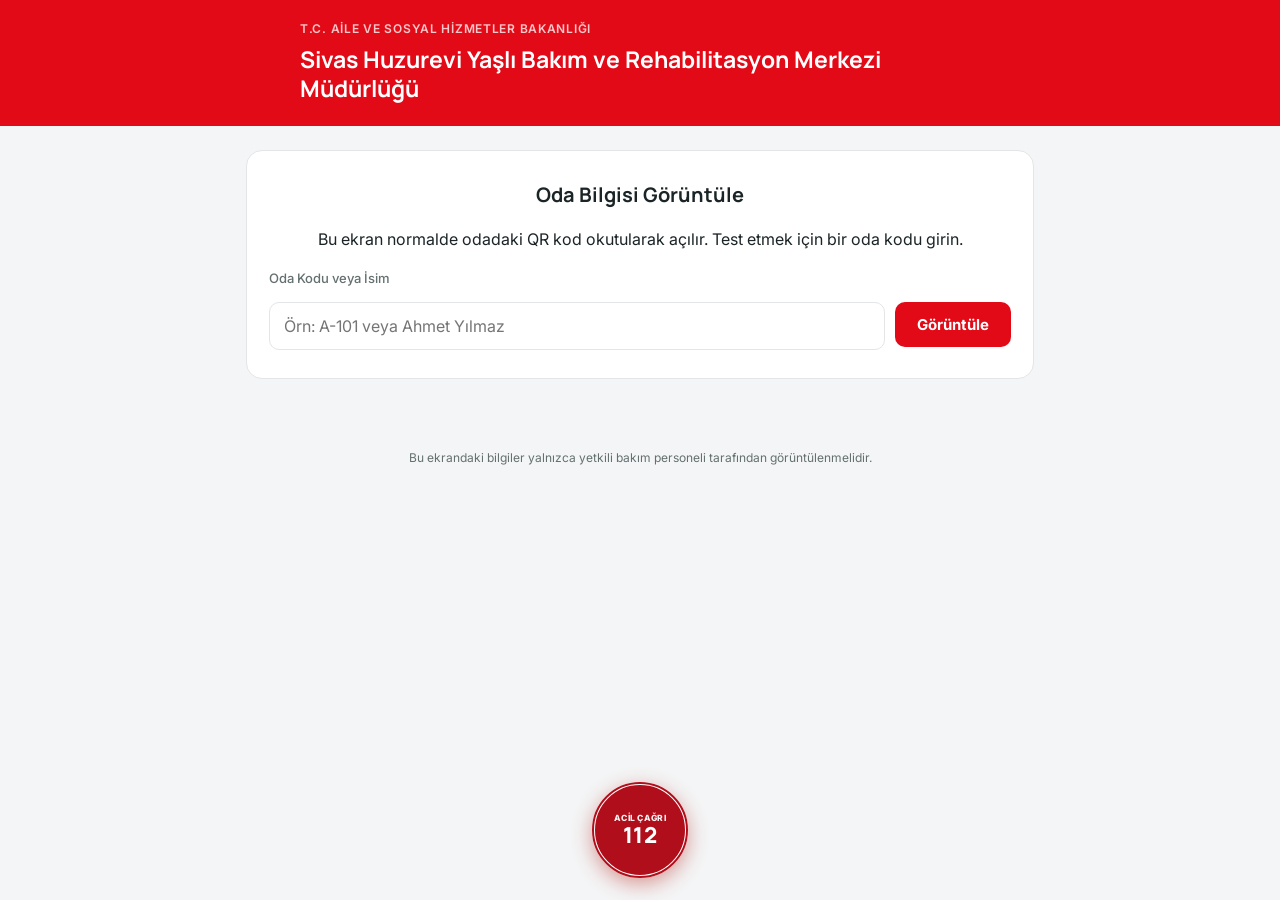
==== index.html @ 97297215 "Update index.html" ====
<!DOCTYPE html>
<html lang="tr">
<head>
<meta charset="UTF-8">
<meta name="viewport" content="width=device-width, initial-scale=1.0, maximum-scale=2.0">
<title>Sakin Bilgi Ekranı | Sivas Huzurevi</title>
<link rel="preconnect" href="https://fonts.googleapis.com">
<link rel="preconnect" href="https://fonts.gstatic.com" crossorigin>
<link href="https://fonts.googleapis.com/css2?family=Manrope:wght@500;600;700;800&family=Inter:wght@400;500;600;700&display=swap" rel="stylesheet">
<link rel="stylesheet" href="assets/css/style.css">
<!-- Bakanlık resmi favicon dosyasını assets/favicon.ico olarak ekleyin -->
<link rel="icon" href="assets/favicon.ico">
</head>
<body>

<header class="site-header">
  <div class="kurum-satir">
    <!-- Bakanlık resmi logo dosyasını assets/logo.svg (veya .png) olarak ekleyin.
         Dosya eklenene kadar bu görsel otomatik olarak gizlenir, bozuk resim ikonu görünmez. -->
    <img src="assets/logo.svg" alt="" class="kurum-logo" onerror="this.style.display='none'">
    <div class="kurum-metin">
      <p class="kurum-ust">T.C. Aile ve Sosyal Hizmetler Bakanlığı</p>
      <h1 class="kurum-baslik">Sivas Huzurevi Yaşlı Bakım ve Rehabilitasyon Merkezi Müdürlüğü</h1>
    </div>
  </div>
</header>

<main id="app">

  <!-- Yerel dosya olarak açıldıysa uyarı -->
  <div id="dosya-uyarisi" class="uyari hidden">
    Bu sayfayı doğrudan dosya olarak açtınız, bu yüzden oda bilgileri yüklenemiyor.
    Lütfen bir yerel sunucu ile açın (bkz. README) ya da siteyi GitHub Pages üzerinden ziyaret edin.
  </div>

  <!-- Oda kodu belirtilmediğinde gösterilecek arama ekranı -->
  <section id="oda-arama" class="panel hidden">
    <h2>Oda Bilgisi Görüntüle</h2>
    <p>Bu ekran normalde odadaki QR kod okutularak açılır. Test etmek için bir oda kodu girin.</p>
    <form id="oda-form" autocomplete="off">
      <label for="oda-input">Oda Kodu veya İsim</label>
      <div class="arama-kutu-sarici">
        <input type="text" id="oda-input" name="oda" placeholder="Örn: A-101 veya Ahmet Yılmaz" autocapitalize="characters" required>
        <div id="oneriler" class="oneri-liste hidden" role="listbox"></div>
      </div>
      <button type="submit">Görüntüle</button>
    </form>
  </section>

  <!-- Yükleniyor durumu -->
  <section id="yukleniyor" class="panel hidden">
    <p>Bilgiler yükleniyor…</p>
  </section>

  <!-- Hata durumu -->
  <section id="hata" class="panel hidden">
    <h2>Bilgi Bulunamadı</h2>
    <p id="hata-mesaji">Bu oda koduna ait kayıt bulunamadı.</p>
    <a href="index.html" class="link-buton">Başa Dön</a>
  </section>

  <!-- Ana içerik -->
  <section id="icerik" class="hidden">

    <a href="index.html" class="geri-buton" aria-label="Oda aramaya geri dön">
      <span aria-hidden="true">←</span> Aramaya Dön
    </a>

    <div class="profil-grid">

      <!-- Sol sütun: fotoğraf + QR kod -->
      <div class="profil-sol">
        <div class="foto-cerceve">
          <img id="foto" src="" alt="">
        </div>
        <div class="qr-blok">
          <div id="qr-kod" class="qr-kod"></div>
          <button type="button" id="qr-indir-buton" class="qr-download-btn">QR Kodu İndir</button>
        </div>
      </div>

      <!-- Sağ sütun: kimlik + tüm bilgiler -->
      <div class="profil-sag">

        <div class="kimlik-baslik">
          <h2 id="ad-soyad">—</h2>
          <p class="oda-rozet">Oda <span id="oda-no">—</span></p>
          <p class="giris-satiri">Giriş Tarihi: <strong id="giris-tarihi">—</strong></p>
          <p id="tc-kimlik-satiri" class="giris-satiri hidden">T.C. Kimlik No: <strong id="tc-kimlik-no">—</strong></p>
        </div>

        <div class="kart">
          <h3><span class="ikon-rozet ikon-tel">☎</span>İletişim Bilgileri</h3>
          <div class="iletisim-satir">
            <span class="iletisim-etiket">Sakinin Kendisi</span>
            <a id="tel-kendisi" class="tel-link" href="#">
              <span id="ad-kendisi">—</span> · <span id="numara-kendisi">—</span>
            </a>
          </div>
          <div id="yakinlar-liste"></div>
        </div>

        <div class="kart">
          <h3><span class="ikon-rozet ikon-ilac">💊</span>İlaç Bilgileri</h3>
          <ul id="ilac-liste" class="bilgi-liste"></ul>
        </div>

        <div class="kart">
          <h3><span class="ikon-rozet ikon-hastalik">🩺</span>Hastalık Bilgileri</h3>
          <ul id="hastalik-liste" class="bilgi-liste"></ul>
        </div>

        <div class="kart">
          <h3><span class="ikon-rozet ikon-ameliyat">🏥</span>Geçmiş Ameliyat Bilgileri</h3>
          <ul id="ameliyat-liste" class="bilgi-liste"></ul>
        </div>

        <div class="kart">
          <h3><span class="ikon-rozet ikon-not">📝</span>Notlar</h3>
          <p id="notlar" class="notlar-metin">—</p>
        </div>

      </div>
    </div>

    <div class="acil-bosluk" aria-hidden="true"></div>

  </section>

</main>

<!-- QR kütüphanesi (davidshimjs/qrcodejs) — sadece istemci tarafında, sunucu gerektirmez -->
<script src="https://cdnjs.cloudflare.com/ajax/libs/qrcodejs/1.0.0/qrcode.min.js"></script>

<!-- 112 acil çağrı butonu — sayfanın ortasında, her zaman erişilebilir -->
<a id="acil-buton" href="tel:112" aria-label="Acil Çağrı 112'yi Ara">
  <span class="acil-halka" aria-hidden="true"></span>
  <span class="acil-icerik">
    <span class="acil-ust-metin" aria-hidden="true">Acil Çağrı</span>
    <strong>112</strong>
  </span>
</a>

<footer class="site-footer">
  <p>Bu ekrandaki bilgiler yalnızca yetkili bakım personeli tarafından görüntülenmelidir.</p>
</footer>

<script src="assets/js/app.js"></script>
</body>
</html>
---- assets/css/style.css ----
/* =========================================================
   Sivas Huzurevi — Sakin Bilgi Ekranı
   Sade, yüksek okunurluklu, tek vurgu renkli tasarım.
   ========================================================= */

:root {
  --primer: #E30A17;        /* Kurumsal Kırmızı */
  --primer-koyu: #A80811;
  --primer-tint: #FCE7E8;
  --bg: #F4F5F6;             /* Hafif kurumsal gri */
  --kart: #FFFFFF;
  --sinir: #E3E5E7;
  --metin: #1B2426;
  --metin-soluk: #63706F;

  --acil: #B10E1B;          /* Acil buton: koyu/doygun kırmızı, ana renkten ayrışsın */
  --acil-koyu: #7E0A13;

  --font-baslik: "Manrope", -apple-system, sans-serif;
  --font-govde: "Inter", -apple-system, sans-serif;

  --radius: 16px;
}

* { box-sizing: border-box; }

body {
  margin: 0;
  background: var(--bg);
  color: var(--metin);
  font-family: var(--font-govde);
  line-height: 1.55;
  -webkit-font-smoothing: antialiased;
  padding-bottom: 40px;
}

.hidden { display: none !important; }

/* ---------- Uyarı ---------- */
.uyari {
  background: #FFF4E5;
  border: 1px solid #F0C270;
  color: #7A4E00;
  padding: 14px 18px;
  border-radius: 12px;
  margin-bottom: 20px;
  font-size: 14.5px;
}

/* ---------- Header ---------- */
.site-header {
  background: var(--primer);
  color: #fff;
  padding: 20px 20px 22px;
  text-align: center;
}
.kurum-satir {
  display: flex;
  align-items: center;
  justify-content: center;
  gap: 14px;
  max-width: 680px;
  margin: 0 auto;
}
.kurum-logo {
  width: 44px;
  height: 44px;
  object-fit: contain;
  flex-shrink: 0;
}
.kurum-metin { text-align: left; }
.kurum-ust {
  font-size: 12px;
  letter-spacing: 0.06em;
  text-transform: uppercase;
  color: #FAC7CA;
  margin: 0 0 6px;
  font-weight: 600;
}
.kurum-baslik {
  font-family: var(--font-baslik);
  font-weight: 700;
  font-size: clamp(17px, 4.2vw, 23px);
  line-height: 1.3;
  margin: 0;
}
@media (max-width: 420px) {
  .kurum-satir { text-align: center; }
  .kurum-metin { text-align: center; }
}

/* ---------- Yerleşim ---------- */
main#app {
  max-width: 820px;
  margin: 0 auto;
  padding: 24px 16px 40px;
}

.panel {
  background: var(--kart);
  border: 1px solid var(--sinir);
  border-radius: var(--radius);
  padding: 28px 22px;
  text-align: center;
}
.panel h2 { font-family: var(--font-baslik); margin-top: 0; font-size: 20px; }
#oda-form { display: flex; gap: 10px; margin-top: 16px; flex-wrap: wrap; justify-content: center; align-items: flex-start; }
#oda-form label { display: block; width: 100%; text-align: left; font-size: 13px; color: var(--metin-soluk); margin-bottom: 4px; font-weight: 500; }
.arama-kutu-sarici { position: relative; flex: 1; min-width: 200px; text-align: left; }
#oda-input {
  width: 100%;
  padding: 13px 14px;
  border: 1.5px solid var(--sinir);
  border-radius: 10px;
  font-size: 16px;
  font-family: var(--font-govde);
}
#oda-input:focus { outline: 2px solid var(--primer); border-color: var(--primer); }
.oneri-liste {
  position: absolute;
  top: calc(100% + 6px);
  left: 0; right: 0;
  background: var(--kart);
  border: 1px solid var(--sinir);
  border-radius: 10px;
  box-shadow: 0 8px 24px rgba(0,0,0,0.12);
  overflow: hidden;
  z-index: 20;
  max-height: 260px;
  overflow-y: auto;
}
.oneri-satir {
  display: flex;
  justify-content: space-between;
  align-items: center;
  gap: 10px;
  padding: 12px 14px;
  cursor: pointer;
  border-bottom: 1px solid var(--sinir);
  text-align: left;
}
.oneri-satir:last-child { border-bottom: none; }
.oneri-satir:hover, .oneri-satir.aktif { background: var(--primer-tint); }
.oneri-ad { font-weight: 600; color: var(--metin); font-size: 14.5px; }
.oneri-oda {
  font-size: 12.5px;
  font-weight: 700;
  color: var(--primer-koyu);
  background: var(--primer-tint);
  padding: 3px 9px;
  border-radius: 999px;
  white-space: nowrap;
}
#oda-form button {
  background: var(--primer);
  color: #fff;
  border: none;
  padding: 13px 22px;
  border-radius: 10px;
  font-size: 15px;
  font-weight: 700;
  cursor: pointer;
  font-family: var(--font-govde);
}
#oda-form button:active { background: var(--primer-koyu); }
.link-buton {
  display: inline-block;
  margin-top: 14px;
  color: var(--primer);
  font-weight: 700;
  text-decoration: none;
}

/* ---------- Geri dön butonu ---------- */
.geri-buton {
  display: inline-flex;
  align-items: center;
  gap: 6px;
  background: var(--kart);
  border: 1.5px solid var(--sinir);
  color: var(--metin);
  font-weight: 600;
  font-size: 14px;
  text-decoration: none;
  padding: 9px 16px;
  border-radius: 10px;
  margin-bottom: 14px;
}
.geri-buton:active { background: var(--primer-tint); border-color: var(--primer); }

/* ---------- Kimlik kartı ---------- */
/* ---------- Profil: 2 sütunlu düzen ---------- */
.profil-grid {
  display: grid;
  grid-template-columns: 240px 1fr;
  gap: 20px;
  align-items: start;
}
.profil-sol {
  position: sticky;
  top: 16px;
  display: flex;
  flex-direction: column;
  align-items: center;
  gap: 14px;
  background: var(--kart);
  border: 1px solid var(--sinir);
  border-radius: var(--radius);
  padding: 22px 16px;
}
.foto-cerceve {
  width: 100%;
  max-width: 220px;
  aspect-ratio: 1 / 1;
  border-radius: 18px;
  overflow: hidden;
  border: 3px solid var(--primer-tint);
  background: var(--primer-tint);
}
.foto-cerceve img { width: 100%; height: 100%; object-fit: cover; display: block; }

.qr-blok {
  display: flex;
  flex-direction: column;
  align-items: center;
  gap: 10px;
  width: 100%;
}
.qr-kod {
  background: #fff;
  padding: 8px;
  border-radius: 10px;
  border: 1px solid var(--sinir);
  display: flex;
  align-items: center;
  justify-content: center;
}
.qr-kod img, .qr-kod canvas { display: block; }

.profil-sag { min-width: 0; }

.kimlik-baslik {
  background: var(--kart);
  border: 1px solid var(--sinir);
  border-radius: var(--radius);
  padding: 22px;
  margin-bottom: 14px;
  text-align: left;
}
#ad-soyad {
  font-family: var(--font-baslik);
  font-weight: 800;
  font-size: 24px;
  margin: 0 0 8px;
  color: var(--metin);
}
.oda-rozet {
  display: inline-block;
  background: var(--primer-tint);
  color: var(--primer-koyu);
  font-weight: 700;
  font-size: 14px;
  padding: 5px 14px;
  border-radius: 999px;
  margin: 0 0 8px;
}
.oda-rozet span { font-weight: 800; }
.giris-satiri { margin: 4px 0 0; font-size: 14px; color: var(--metin-soluk); }
.giris-satiri strong { color: var(--metin); font-weight: 600; }

@media (max-width: 680px) {
  .profil-grid { grid-template-columns: 1fr; }
  .profil-sol { position: static; }
}

/* ---------- Kartlar ---------- */
.kart {
  background: var(--kart);
  border: 1px solid var(--sinir);
  border-radius: var(--radius);
  padding: 20px 20px 18px;
  margin-bottom: 14px;
}
.kart h3 {
  font-family: var(--font-baslik);
  font-weight: 700;
  font-size: 16.5px;
  margin: 0 0 14px;
  display: flex;
  align-items: center;
  gap: 10px;
  color: var(--metin);
}
.ikon-rozet {
  width: 32px; height: 32px;
  min-width: 32px;
  border-radius: 9px;
  background: var(--primer-tint);
  display: flex;
  align-items: center;
  justify-content: center;
  font-size: 16px;
}

.bilgi-liste { margin: 0; padding-left: 20px; }
.bilgi-liste li { margin-bottom: 7px; }
.bilgi-liste:empty::before { content: "Kayıt bulunmuyor."; color: var(--metin-soluk); font-style: italic; }

.notlar-metin { margin: 0; white-space: pre-line; }

/* ---------- İletişim ---------- */
.iletisim-satir {
  display: flex;
  justify-content: space-between;
  align-items: center;
  flex-wrap: wrap;
  gap: 8px;
  padding: 10px 0;
  border-bottom: 1px solid var(--sinir);
}
.iletisim-satir:last-child { border-bottom: none; }
.iletisim-etiket { font-size: 13px; color: var(--metin-soluk); font-weight: 500; min-width: 130px; }
.tel-link {
  font-weight: 700;
  font-size: 14.5px;
  color: var(--primer);
  text-decoration: none;
  background: var(--primer-tint);
  padding: 8px 14px;
  border-radius: 8px;
}
.tel-link:active { background: var(--primer); color: #fff; }

/* ---------- Boşluk (112 butonuna yer açmak için) ---------- */
.acil-bosluk { height: 130px; }

/* ---------- 112 acil çağrı butonu — sayfanın ortasında sabit ---------- */
#acil-buton {
  position: fixed;
  bottom: 22px;
  left: 50%;
  transform: translateX(-50%);
  z-index: 100;
  width: 96px; height: 96px;
  border-radius: 50%;
  background: var(--acil);
  color: #fff;
  text-decoration: none;
  display: flex;
  align-items: center;
  justify-content: center;
  box-shadow: 0 6px 20px rgba(179, 40, 30, 0.45);
  border: 3px solid #fff;
}
#acil-buton:active { background: var(--acil-koyu); }
.acil-halka {
  position: absolute;
  inset: -3px;
  border-radius: 50%;
  border: 2px solid var(--acil);
  animation: nabiz 1.8s ease-out infinite;
}
.acil-icerik {
  display: flex;
  flex-direction: column;
  align-items: center;
  line-height: 1;
}
.acil-ust-metin {
  font-size: 8.5px;
  font-weight: 800;
  letter-spacing: 0.03em;
  text-transform: uppercase;
  margin-bottom: 1px;
  opacity: 0.95;
}
.acil-icerik strong { font-family: var(--font-baslik); font-size: 22px; font-weight: 800; letter-spacing: 0.02em; }

@keyframes nabiz {
  0%   { transform: scale(1);   opacity: 0.7; }
  100% { transform: scale(1.55); opacity: 0; }
}
@media (prefers-reduced-motion: reduce) {
  .acil-halka { animation: none; }
}

/* ---------- Footer ---------- */
.site-footer {
  text-align: center;
  padding: 18px;
  font-size: 12px;
  color: var(--metin-soluk);
}
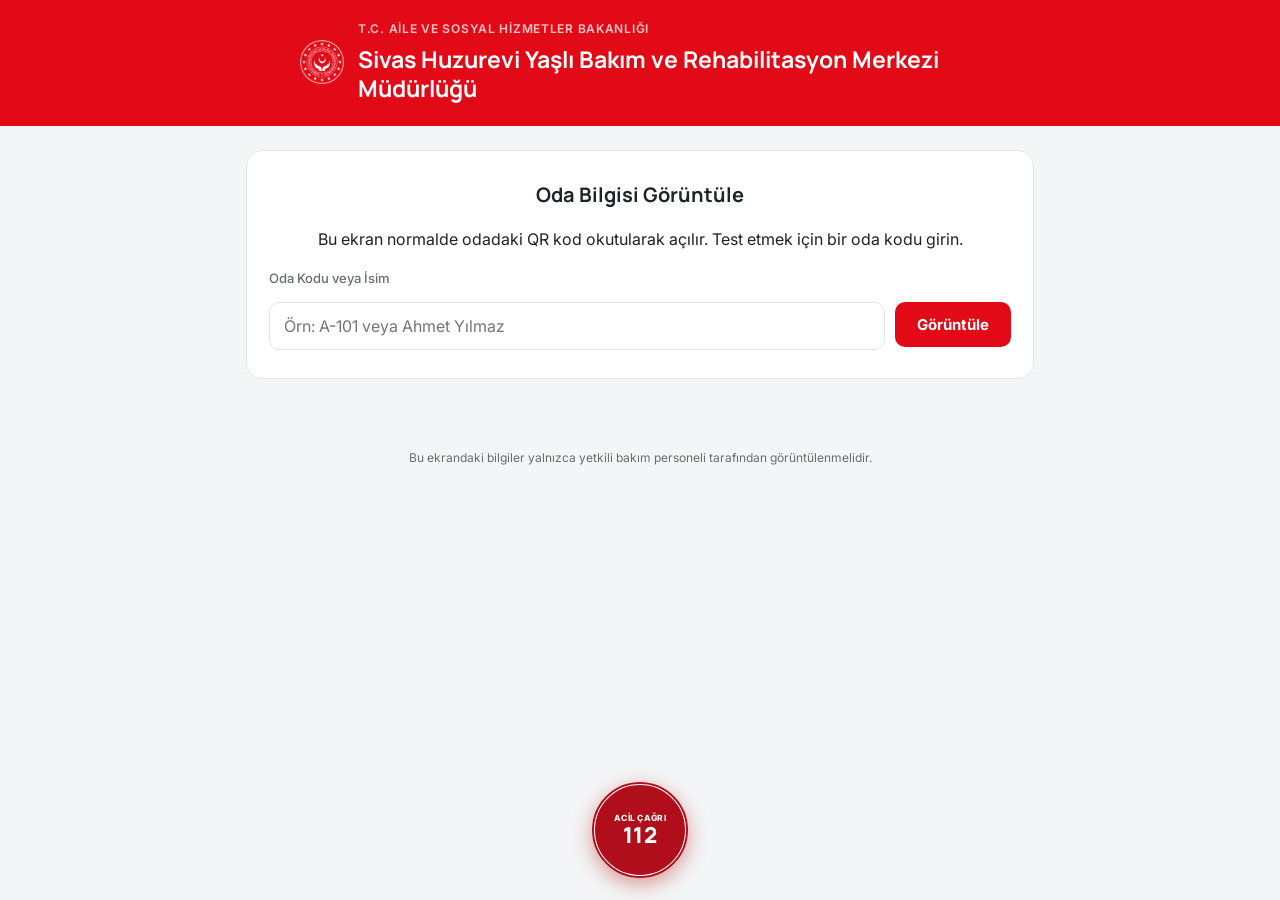
==== commit 83587e79: "Update index.html" ====
--- a/index.html
+++ b/index.html
@@ -17,7 +17,7 @@
   <div class="kurum-satir">
     <!-- Bakanlık resmi logo dosyasını assets/logo.svg (veya .png) olarak ekleyin.
          Dosya eklenene kadar bu görsel otomatik olarak gizlenir, bozuk resim ikonu görünmez. -->
-    <img src="assets/logo.svg" alt="" class="kurum-logo" onerror="this.style.display='none'">
+    <img src="assets/logo.png" alt="" class="kurum-logo" onerror="this.style.display='none'">
     <div class="kurum-metin">
       <p class="kurum-ust">T.C. Aile ve Sosyal Hizmetler Bakanlığı</p>
       <h1 class="kurum-baslik">Sivas Huzurevi Yaşlı Bakım ve Rehabilitasyon Merkezi Müdürlüğü</h1>
--- a/assets/css/style.css
+++ b/assets/css/style.css
@@ -391,3 +391,36 @@
   font-size: 12px;
   color: var(--metin-soluk);
 }
+/* QR Kodu İndir Butonu Genel Tasarımı */
+.qr-download-btn {
+    display: inline-flex;
+    align-items: center;
+    justify-content: center;
+    gap: 8px;
+    background-color: #8a1538; /* Sitedeki kurumsal bordo/kırmızı tonu */
+    color: #ffffff !important;
+    font-family: inherit;
+    font-size: 0.95rem;
+    font-weight: 600;
+    padding: 10px 20px;
+    border: none;
+    border-radius: 6px;
+    cursor: pointer;
+    text-decoration: none !important;
+    transition: background-color 0.2s ease, transform 0.1s ease;
+    box-shadow: 0 2px 4px rgba(0, 0, 0, 0.1);
+    margin-top: 12px;
+    width: 100%; /* Bulunduğu sütunu kaplaması için (Mobil uyumlu) */
+    max-width: 220px; /* Çok fazla uzamaması için sınır */
+}
+
+/* Fareyle üzerine gelindiğinde (Hover durumu) */
+.qr-download-btn:hover {
+    background-color: #6b0f2a; /* Bir ton koyu bordo */
+    box-shadow: 0 4px 8px rgba(0, 0, 0, 0.15);
+}
+
+/* Butona tıklandığı anki efekt */
+.qr-download-btn:active {
+    transform: scale(0.98);
+}
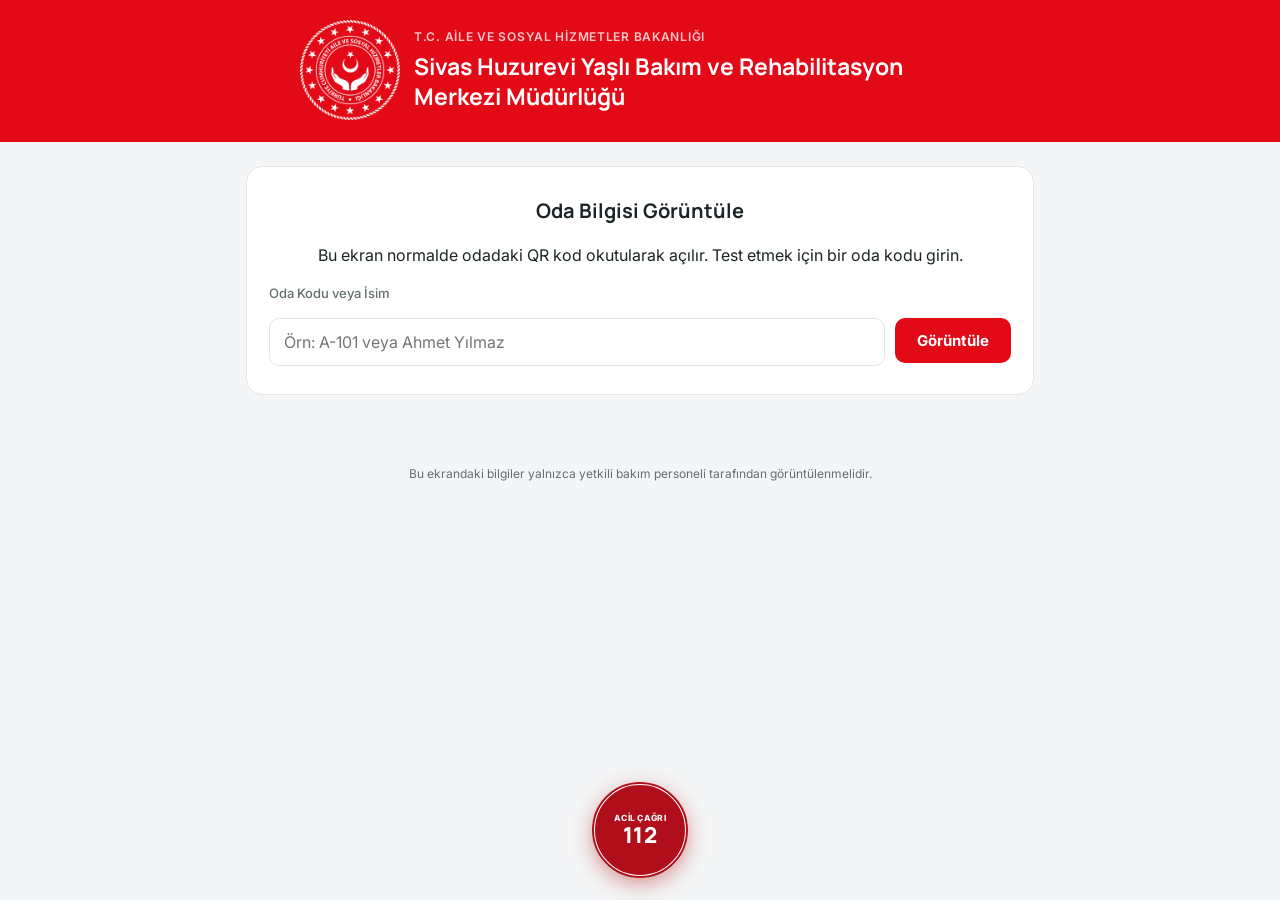
==== commit aeb78419: "Update index.html" ====
--- a/index.html
+++ b/index.html
@@ -85,7 +85,7 @@
         <div class="kimlik-baslik">
           <h2 id="ad-soyad">—</h2>
           <p class="oda-rozet">Oda <span id="oda-no">—</span></p>
-          <p class="giris-satiri">Giriş Tarihi: <strong id="giris-tarihi">—</strong></p>
+          <p class="giris-satiri">Doğum Tarihi: <strong id="giris-tarihi">—</strong></p>
           <p id="tc-kimlik-satiri" class="giris-satiri hidden">T.C. Kimlik No: <strong id="tc-kimlik-no">—</strong></p>
         </div>
 
--- a/assets/css/style.css
+++ b/assets/css/style.css
@@ -63,8 +63,8 @@
   margin: 0 auto;
 }
 .kurum-logo {
-  width: 44px;
-  height: 44px;
+  width: 100px;
+  height: 100px;
   object-fit: contain;
   flex-shrink: 0;
 }
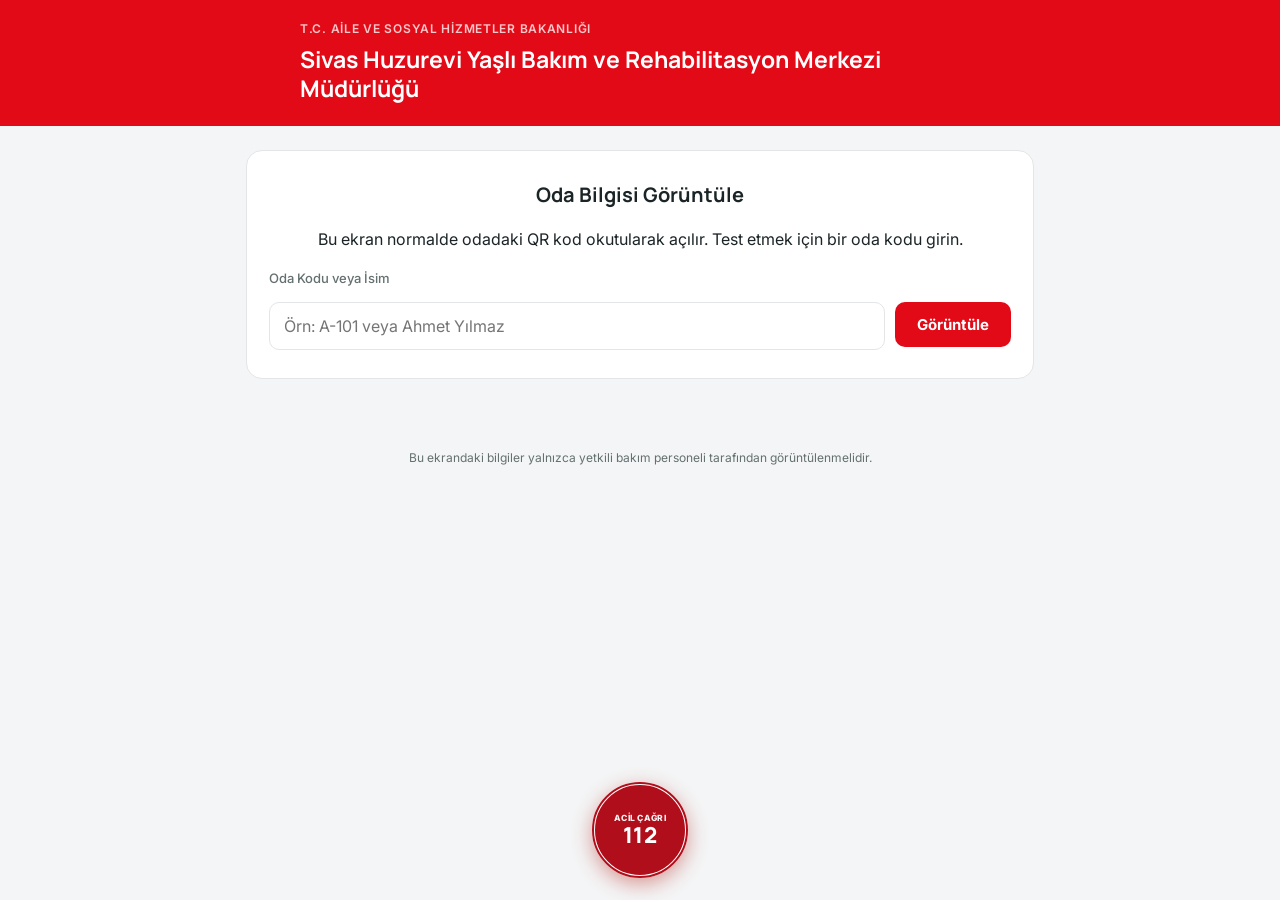
==== commit 38fe8885: "Update index.html" ====
--- a/index.html
+++ b/index.html
@@ -17,7 +17,7 @@
   <div class="kurum-satir">
     <!-- Bakanlık resmi logo dosyasını assets/logo.svg (veya .png) olarak ekleyin.
          Dosya eklenene kadar bu görsel otomatik olarak gizlenir, bozuk resim ikonu görünmez. -->
-    <img src="assets/logo.png" alt="" class="kurum-logo" onerror="this.style.display='none'">
+    <img src="assets/logo.svg" alt="" class="kurum-logo" onerror="this.style.display='none'">
     <div class="kurum-metin">
       <p class="kurum-ust">T.C. Aile ve Sosyal Hizmetler Bakanlığı</p>
       <h1 class="kurum-baslik">Sivas Huzurevi Yaşlı Bakım ve Rehabilitasyon Merkezi Müdürlüğü</h1>
@@ -75,7 +75,7 @@
         </div>
         <div class="qr-blok">
           <div id="qr-kod" class="qr-kod"></div>
-          <button type="button" id="qr-indir-buton" class="qr-download-btn">QR Kodu İndir</button>
+          <button type="button" id="qr-indir-buton" class="kucuk-buton">QR Kodu İndir</button>
         </div>
       </div>
 
@@ -85,7 +85,7 @@
         <div class="kimlik-baslik">
           <h2 id="ad-soyad">—</h2>
           <p class="oda-rozet">Oda <span id="oda-no">—</span></p>
-          <p class="giris-satiri">Doğum Tarihi: <strong id="giris-tarihi">—</strong></p>
+          <p class="giris-satiri">Giriş Tarihi: <strong id="giris-tarihi">—</strong></p>
           <p id="tc-kimlik-satiri" class="giris-satiri hidden">T.C. Kimlik No: <strong id="tc-kimlik-no">—</strong></p>
         </div>
 
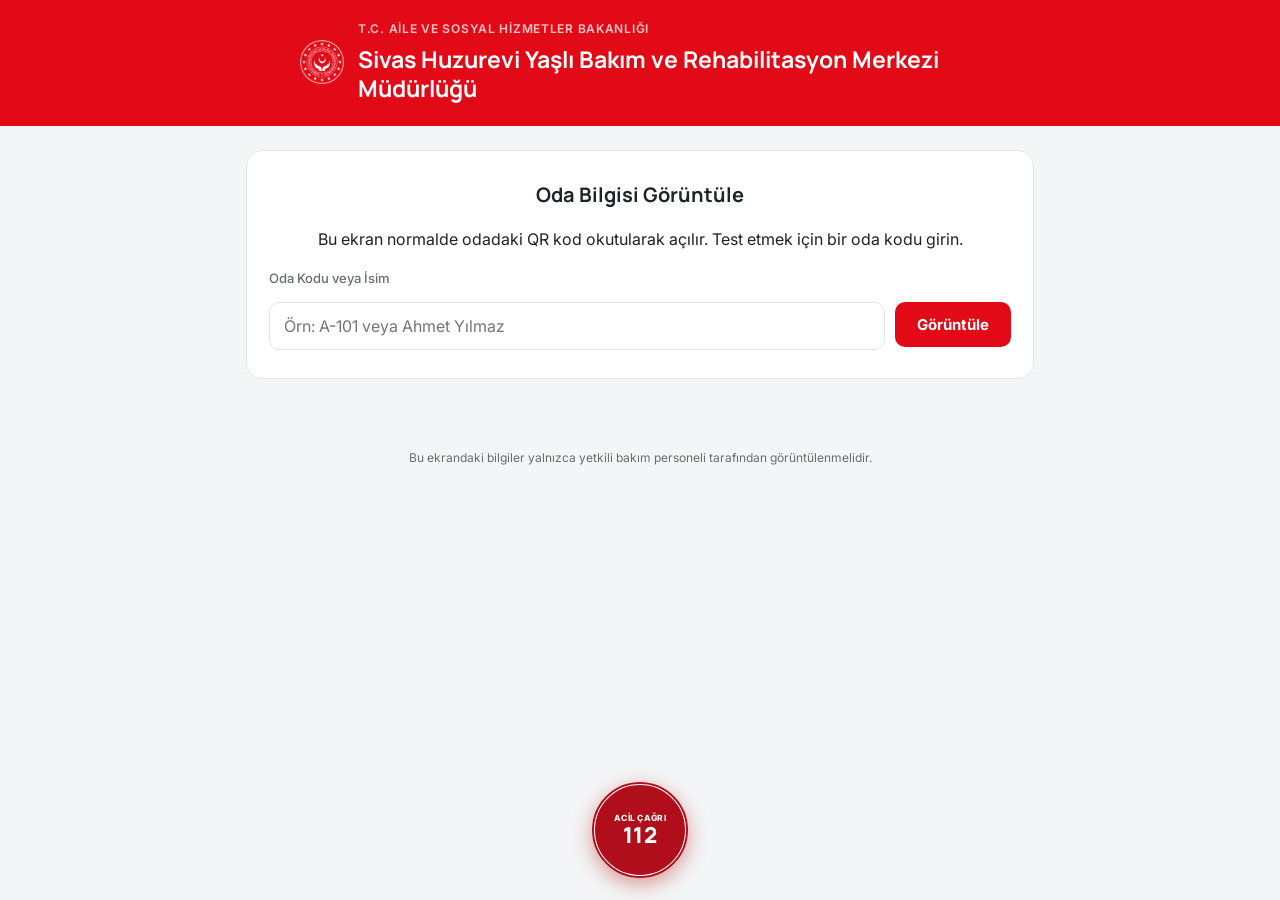
==== commit 4a3d97f9: "Update index.html" ====
--- a/index.html
+++ b/index.html
@@ -3,7 +3,7 @@
 <head>
 <meta charset="UTF-8">
 <meta name="viewport" content="width=device-width, initial-scale=1.0, maximum-scale=2.0">
-<title>Sakin Bilgi Ekranı | Sivas Huzurevi</title>
+<title>Sakin Bilgi Ekranı | Sivas Huzurevi Yaşlı Bakım ve Rehabilitasyon Merkezi</title>
 <link rel="preconnect" href="https://fonts.googleapis.com">
 <link rel="preconnect" href="https://fonts.gstatic.com" crossorigin>
 <link href="https://fonts.googleapis.com/css2?family=Manrope:wght@500;600;700;800&family=Inter:wght@400;500;600;700&display=swap" rel="stylesheet">
@@ -17,7 +17,7 @@
   <div class="kurum-satir">
     <!-- Bakanlık resmi logo dosyasını assets/logo.svg (veya .png) olarak ekleyin.
          Dosya eklenene kadar bu görsel otomatik olarak gizlenir, bozuk resim ikonu görünmez. -->
-    <img src="assets/logo.svg" alt="" class="kurum-logo" onerror="this.style.display='none'">
+    <img src="assets/logo.png" alt="" class="kurum-logo" onerror="this.style.display='none'">
     <div class="kurum-metin">
       <p class="kurum-ust">T.C. Aile ve Sosyal Hizmetler Bakanlığı</p>
       <h1 class="kurum-baslik">Sivas Huzurevi Yaşlı Bakım ve Rehabilitasyon Merkezi Müdürlüğü</h1>
@@ -85,7 +85,7 @@
         <div class="kimlik-baslik">
           <h2 id="ad-soyad">—</h2>
           <p class="oda-rozet">Oda <span id="oda-no">—</span></p>
-          <p class="giris-satiri">Giriş Tarihi: <strong id="giris-tarihi">—</strong></p>
+          <p class="giris-satiri">Doğum Tarihi: <strong id="giris-tarihi">—</strong></p>
           <p id="tc-kimlik-satiri" class="giris-satiri hidden">T.C. Kimlik No: <strong id="tc-kimlik-no">—</strong></p>
         </div>
 
--- a/assets/css/style.css
+++ b/assets/css/style.css
@@ -63,8 +63,8 @@
   margin: 0 auto;
 }
 .kurum-logo {
-  width: 100px;
-  height: 100px;
+  width: 44px;
+  height: 44px;
   object-fit: contain;
   flex-shrink: 0;
 }
@@ -163,6 +163,7 @@
   font-family: var(--font-govde);
 }
 #oda-form button:active { background: var(--primer-koyu); }
+
 .link-buton {
   display: inline-block;
   margin-top: 14px;
@@ -391,36 +392,3 @@
   font-size: 12px;
   color: var(--metin-soluk);
 }
-/* QR Kodu İndir Butonu Genel Tasarımı */
-.qr-download-btn {
-    display: inline-flex;
-    align-items: center;
-    justify-content: center;
-    gap: 8px;
-    background-color: #8a1538; /* Sitedeki kurumsal bordo/kırmızı tonu */
-    color: #ffffff !important;
-    font-family: inherit;
-    font-size: 0.95rem;
-    font-weight: 600;
-    padding: 10px 20px;
-    border: none;
-    border-radius: 6px;
-    cursor: pointer;
-    text-decoration: none !important;
-    transition: background-color 0.2s ease, transform 0.1s ease;
-    box-shadow: 0 2px 4px rgba(0, 0, 0, 0.1);
-    margin-top: 12px;
-    width: 100%; /* Bulunduğu sütunu kaplaması için (Mobil uyumlu) */
-    max-width: 220px; /* Çok fazla uzamaması için sınır */
-}
-
-/* Fareyle üzerine gelindiğinde (Hover durumu) */
-.qr-download-btn:hover {
-    background-color: #6b0f2a; /* Bir ton koyu bordo */
-    box-shadow: 0 4px 8px rgba(0, 0, 0, 0.15);
-}
-
-/* Butona tıklandığı anki efekt */
-.qr-download-btn:active {
-    transform: scale(0.98);
-}
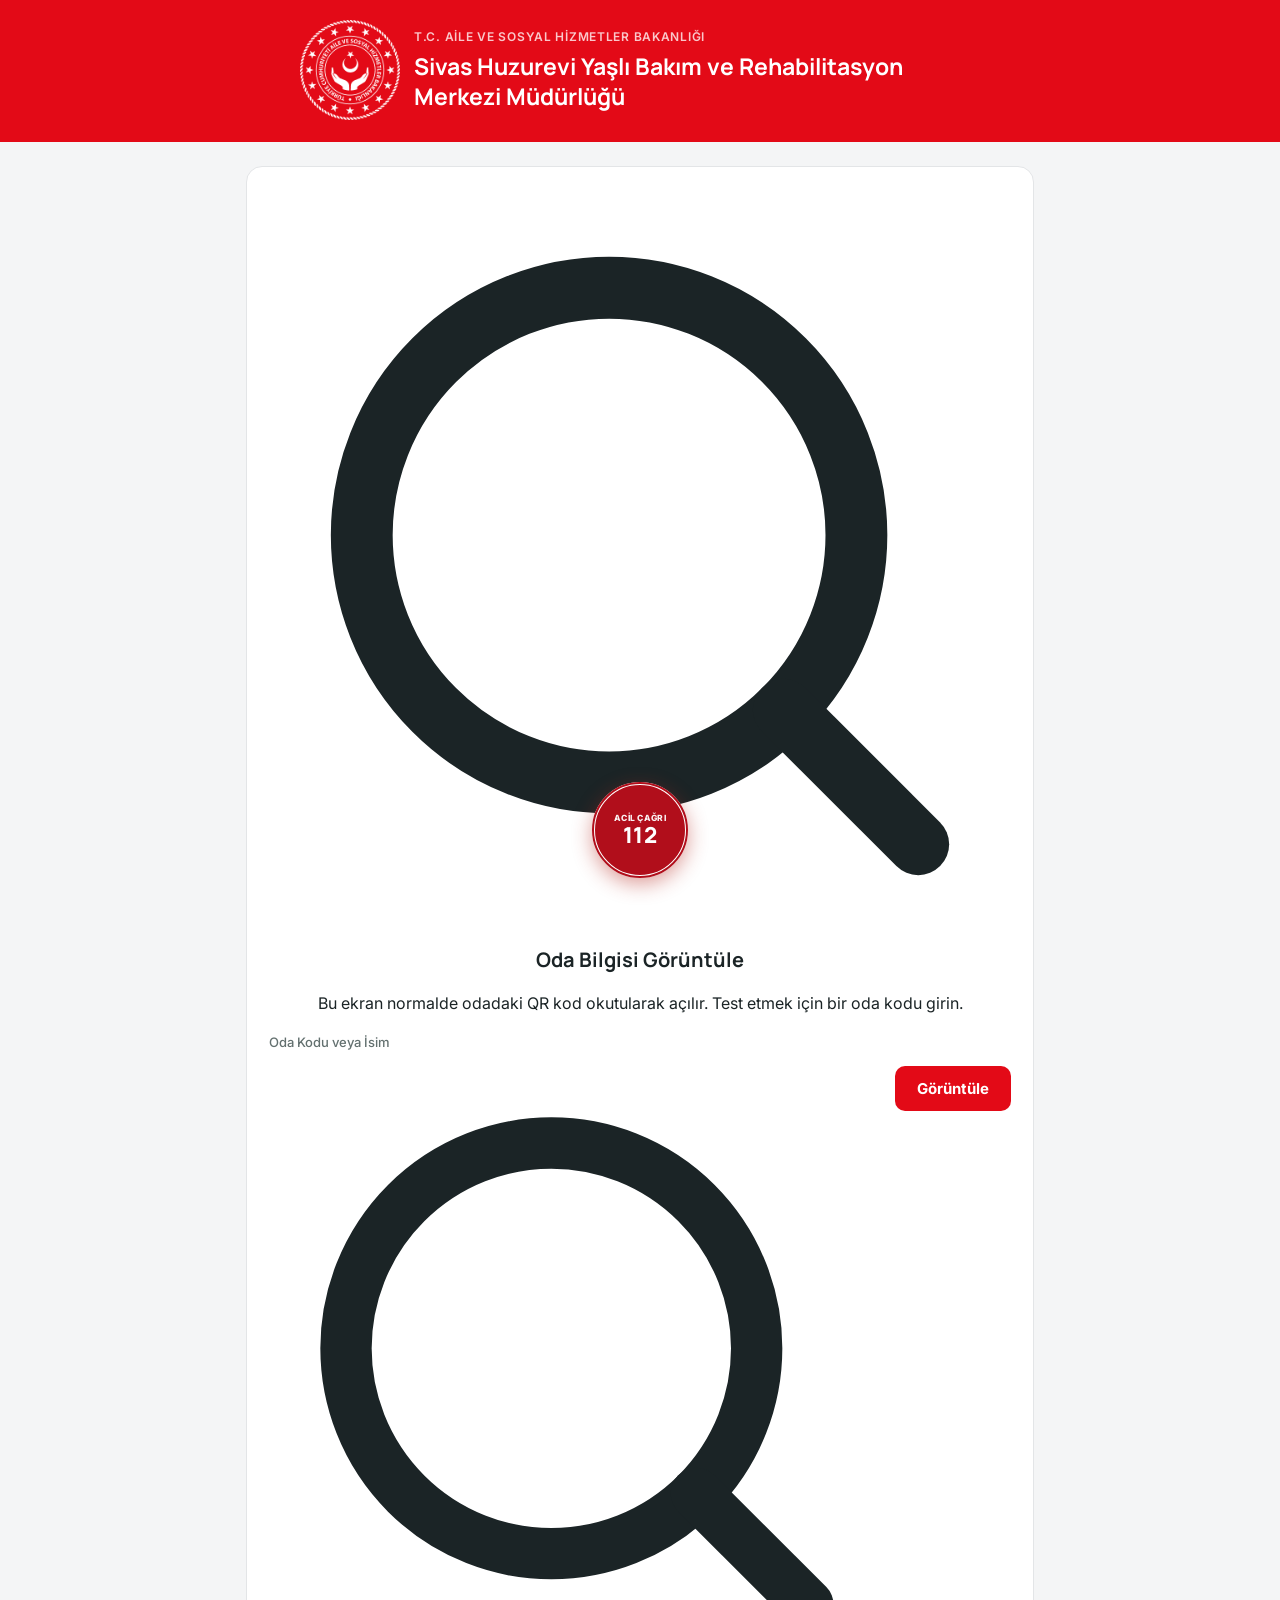
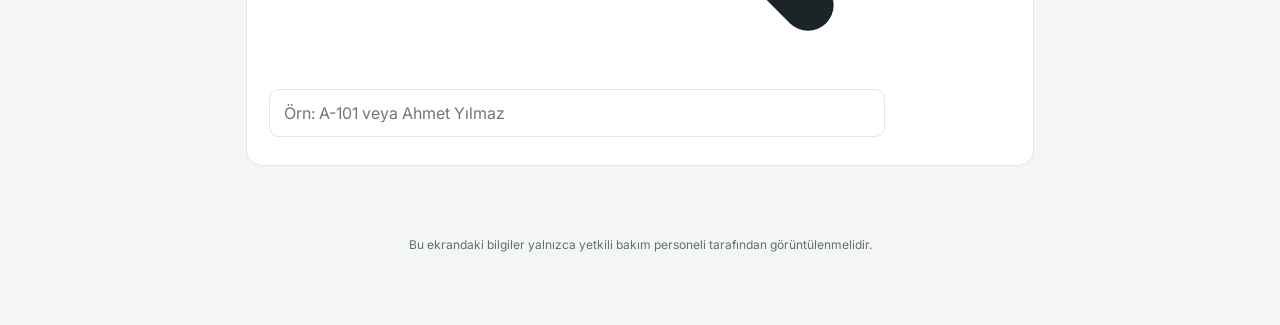
==== commit d96e35c2: "Update index.html" ====
--- a/index.html
+++ b/index.html
@@ -29,17 +29,22 @@
 
   <!-- Yerel dosya olarak açıldıysa uyarı -->
   <div id="dosya-uyarisi" class="uyari hidden">
-    Bu sayfayı doğrudan dosya olarak açtınız, bu yüzden oda bilgileri yüklenemiyor.
-    Lütfen bir yerel sunucu ile açın (bkz. README) ya da siteyi GitHub Pages üzerinden ziyaret edin.
+    <svg class="ikon" viewBox="0 0 24 24" fill="none" stroke="currentColor" stroke-width="2" stroke-linecap="round" stroke-linejoin="round" width="20" height="20"><path d="M10.29 3.86 1.82 18a2 2 0 0 0 1.71 3h16.94a2 2 0 0 0 1.71-3L13.71 3.86a2 2 0 0 0-3.42 0z"/><line x1="12" y1="9" x2="12" y2="13"/><line x1="12" y1="17" x2="12.01" y2="17"/></svg>
+    <span>Bu sayfayı doğrudan dosya olarak açtınız, bu yüzden oda bilgileri yüklenemiyor.
+    Lütfen bir yerel sunucu ile açın (bkz. README) ya da siteyi GitHub Pages üzerinden ziyaret edin.</span>
   </div>
 
   <!-- Oda kodu belirtilmediğinde gösterilecek arama ekranı -->
   <section id="oda-arama" class="panel hidden">
+    <div class="panel-ikon">
+      <svg viewBox="0 0 24 24" fill="none" stroke="currentColor" stroke-width="2" stroke-linecap="round" stroke-linejoin="round"><circle cx="11" cy="11" r="8"/><line x1="21" y1="21" x2="16.65" y2="16.65"/></svg>
+    </div>
     <h2>Oda Bilgisi Görüntüle</h2>
     <p>Bu ekran normalde odadaki QR kod okutularak açılır. Test etmek için bir oda kodu girin.</p>
     <form id="oda-form" autocomplete="off">
       <label for="oda-input">Oda Kodu veya İsim</label>
       <div class="arama-kutu-sarici">
+        <svg class="arama-ikon" viewBox="0 0 24 24" fill="none" stroke="currentColor" stroke-width="2" stroke-linecap="round" stroke-linejoin="round"><circle cx="11" cy="11" r="8"/><line x1="21" y1="21" x2="16.65" y2="16.65"/></svg>
         <input type="text" id="oda-input" name="oda" placeholder="Örn: A-101 veya Ahmet Yılmaz" autocapitalize="characters" required>
         <div id="oneriler" class="oneri-liste hidden" role="listbox"></div>
       </div>
@@ -47,23 +52,34 @@
     </form>
   </section>
 
-  <!-- Yükleniyor durumu -->
+  <!-- Yükleniyor durumu (skeleton) -->
   <section id="yukleniyor" class="panel hidden">
-    <p>Bilgiler yükleniyor…</p>
+    <div class="iskelet">
+      <div class="isk-satir isk-foto"></div>
+      <div class="isk-satir isk-baslik"></div>
+      <div class="isk-satir isk-alt"></div>
+    </div>
   </section>
 
   <!-- Hata durumu -->
   <section id="hata" class="panel hidden">
+    <div class="panel-ikon" style="background:var(--uyari-bg);color:var(--uyari);">
+      <svg viewBox="0 0 24 24" fill="none" stroke="currentColor" stroke-width="2" stroke-linecap="round" stroke-linejoin="round"><path d="M10.29 3.86 1.82 18a2 2 0 0 0 1.71 3h16.94a2 2 0 0 0 1.71-3L13.71 3.86a2 2 0 0 0-3.42 0z"/><line x1="12" y1="9" x2="12" y2="13"/><line x1="12" y1="17" x2="12.01" y2="17"/></svg>
+    </div>
     <h2>Bilgi Bulunamadı</h2>
     <p id="hata-mesaji">Bu oda koduna ait kayıt bulunamadı.</p>
-    <a href="index.html" class="link-buton">Başa Dön</a>
+    <a href="index.html" class="link-buton">
+      <svg viewBox="0 0 24 24" fill="none" stroke="currentColor" stroke-width="2" stroke-linecap="round" stroke-linejoin="round" width="16" height="16"><line x1="19" y1="12" x2="5" y2="12"/><polyline points="12 19 5 12 12 5"/></svg>
+      Başa Dön
+    </a>
   </section>
 
   <!-- Ana içerik -->
   <section id="icerik" class="hidden">
 
     <a href="index.html" class="geri-buton" aria-label="Oda aramaya geri dön">
-      <span aria-hidden="true">←</span> Aramaya Dön
+      <svg viewBox="0 0 24 24" fill="none" stroke="currentColor" stroke-width="2.2" stroke-linecap="round" stroke-linejoin="round" aria-hidden="true"><line x1="19" y1="12" x2="5" y2="12"/><polyline points="12 19 5 12 12 5"/></svg>
+      Aramaya Dön
     </a>
 
     <div class="profil-grid">
@@ -74,8 +90,12 @@
           <img id="foto" src="" alt="">
         </div>
         <div class="qr-blok">
+          <span class="qr-etiket">Oda QR Kodu</span>
           <div id="qr-kod" class="qr-kod"></div>
-          <button type="button" id="qr-indir-buton" class="kucuk-buton">QR Kodu İndir</button>
+          <button type="button" id="qr-indir-buton" class="kucuk-buton">
+            <svg viewBox="0 0 24 24" fill="none" stroke="currentColor" stroke-width="2" stroke-linecap="round" stroke-linejoin="round"><path d="M21 15v4a2 2 0 0 1-2 2H5a2 2 0 0 1-2-2v-4"/><polyline points="7 10 12 15 17 10"/><line x1="12" y1="15" x2="12" y2="3"/></svg>
+            QR Kodu İndir
+          </button>
         </div>
       </div>
 
@@ -84,13 +104,22 @@
 
         <div class="kimlik-baslik">
           <h2 id="ad-soyad">—</h2>
-          <p class="oda-rozet">Oda <span id="oda-no">—</span></p>
-          <p class="giris-satiri">Doğum Tarihi: <strong id="giris-tarihi">—</strong></p>
-          <p id="tc-kimlik-satiri" class="giris-satiri hidden">T.C. Kimlik No: <strong id="tc-kimlik-no">—</strong></p>
+          <p class="oda-rozet">
+            <svg viewBox="0 0 24 24" fill="none" stroke="currentColor" stroke-width="2.2" stroke-linecap="round" stroke-linejoin="round"><path d="M3 9l9-7 9 7v11a2 2 0 0 1-2 2H5a2 2 0 0 1-2-2z"/><polyline points="9 22 9 12 15 12 15 22"/></svg>
+            Oda <span id="oda-no">—</span>
+          </p>
+          <p class="giris-satiri">
+            <svg viewBox="0 0 24 24" fill="none" stroke="currentColor" stroke-width="2" stroke-linecap="round" stroke-linejoin="round"><rect x="3" y="4" width="18" height="18" rx="2"/><line x1="16" y1="2" x2="16" y2="6"/><line x1="8" y1="2" x2="8" y2="6"/><line x1="3" y1="10" x2="21" y2="10"/></svg>
+            Doğum Tarihi: <strong id="giris-tarihi">—</strong>
+          </p>
+          <p id="tc-kimlik-satiri" class="giris-satiri hidden">
+            <svg viewBox="0 0 24 24" fill="none" stroke="currentColor" stroke-width="2" stroke-linecap="round" stroke-linejoin="round"><rect x="2" y="5" width="20" height="14" rx="2"/><line x1="2" y1="10" x2="22" y2="10"/></svg>
+            T.C. Kimlik No: <strong id="tc-kimlik-no">—</strong>
+          </p>
         </div>
 
         <div class="kart">
-          <h3><span class="ikon-rozet ikon-tel">☎</span>İletişim Bilgileri</h3>
+          <h3><span class="ikon-rozet"><svg viewBox="0 0 24 24" fill="none" stroke="currentColor" stroke-width="2" stroke-linecap="round" stroke-linejoin="round"><path d="M22 16.92v3a2 2 0 0 1-2.18 2 19.79 19.79 0 0 1-8.63-3.07 19.5 19.5 0 0 1-6-6 19.79 19.79 0 0 1-3.07-8.67A2 2 0 0 1 4.11 2h3a2 2 0 0 1 2 1.72c.127.96.362 1.903.7 2.81a2 2 0 0 1-.45 2.11L8.09 9.91a16 16 0 0 0 6 6l1.27-1.27a2 2 0 0 1 2.11-.45c.907.338 1.85.573 2.81.7A2 2 0 0 1 22 16.92z"/></svg></span>İletişim Bilgileri</h3>
           <div class="iletisim-satir">
             <span class="iletisim-etiket">Sakinin Kendisi</span>
             <a id="tel-kendisi" class="tel-link" href="#">
@@ -101,22 +130,22 @@
         </div>
 
         <div class="kart">
-          <h3><span class="ikon-rozet ikon-ilac">💊</span>İlaç Bilgileri</h3>
+          <h3><span class="ikon-rozet"><svg viewBox="0 0 24 24" fill="none" stroke="currentColor" stroke-width="2" stroke-linecap="round" stroke-linejoin="round"><path d="M10.5 20.5 6 16a4 4 0 1 1 6-6l.5.5.5-.5a4 4 0 1 1 6 6l-4.5 4.5"/><path d="M8.5 12h1l1.5-2 2 4 1.5-2h1.5"/></svg></span>İlaç Bilgileri</h3>
           <ul id="ilac-liste" class="bilgi-liste"></ul>
         </div>
 
         <div class="kart">
-          <h3><span class="ikon-rozet ikon-hastalik">🩺</span>Hastalık Bilgileri</h3>
+          <h3><span class="ikon-rozet"><svg viewBox="0 0 24 24" fill="none" stroke="currentColor" stroke-width="2" stroke-linecap="round" stroke-linejoin="round"><path d="M2 15c6.667-6 13.333 0 20-6"/><path d="M2 20c6.667-6 13.333 0 20-6"/><path d="M9 4v6"/><path d="M6 7h6"/></svg></span>Hastalık Bilgileri</h3>
           <ul id="hastalik-liste" class="bilgi-liste"></ul>
         </div>
 
         <div class="kart">
-          <h3><span class="ikon-rozet ikon-ameliyat">🏥</span>Geçmiş Ameliyat Bilgileri</h3>
+          <h3><span class="ikon-rozet"><svg viewBox="0 0 24 24" fill="none" stroke="currentColor" stroke-width="2" stroke-linecap="round" stroke-linejoin="round"><path d="M19 9h-4V5a2 2 0 0 0-2-2h-2a2 2 0 0 0-2 2v4H5a2 2 0 0 0-2 2v2a2 2 0 0 0 2 2h4v4a2 2 0 0 0 2 2h2a2 2 0 0 0 2-2v-4h4a2 2 0 0 0 2-2v-2a2 2 0 0 0-2-2z"/></svg></span>Geçmiş Ameliyat Bilgileri</h3>
           <ul id="ameliyat-liste" class="bilgi-liste"></ul>
         </div>
 
         <div class="kart">
-          <h3><span class="ikon-rozet ikon-not">📝</span>Notlar</h3>
+          <h3><span class="ikon-rozet"><svg viewBox="0 0 24 24" fill="none" stroke="currentColor" stroke-width="2" stroke-linecap="round" stroke-linejoin="round"><path d="M14 2H6a2 2 0 0 0-2 2v16a2 2 0 0 0 2 2h12a2 2 0 0 0 2-2V8z"/><polyline points="14 2 14 8 20 8"/><line x1="8" y1="13" x2="16" y2="13"/><line x1="8" y1="17" x2="16" y2="17"/></svg></span>Notlar</h3>
           <p id="notlar" class="notlar-metin">—</p>
         </div>
 
--- a/assets/css/style.css
+++ b/assets/css/style.css
@@ -63,8 +63,8 @@
   margin: 0 auto;
 }
 .kurum-logo {
-  width: 44px;
-  height: 44px;
+  width: 100px;
+  height: 100px;
   object-fit: contain;
   flex-shrink: 0;
 }
